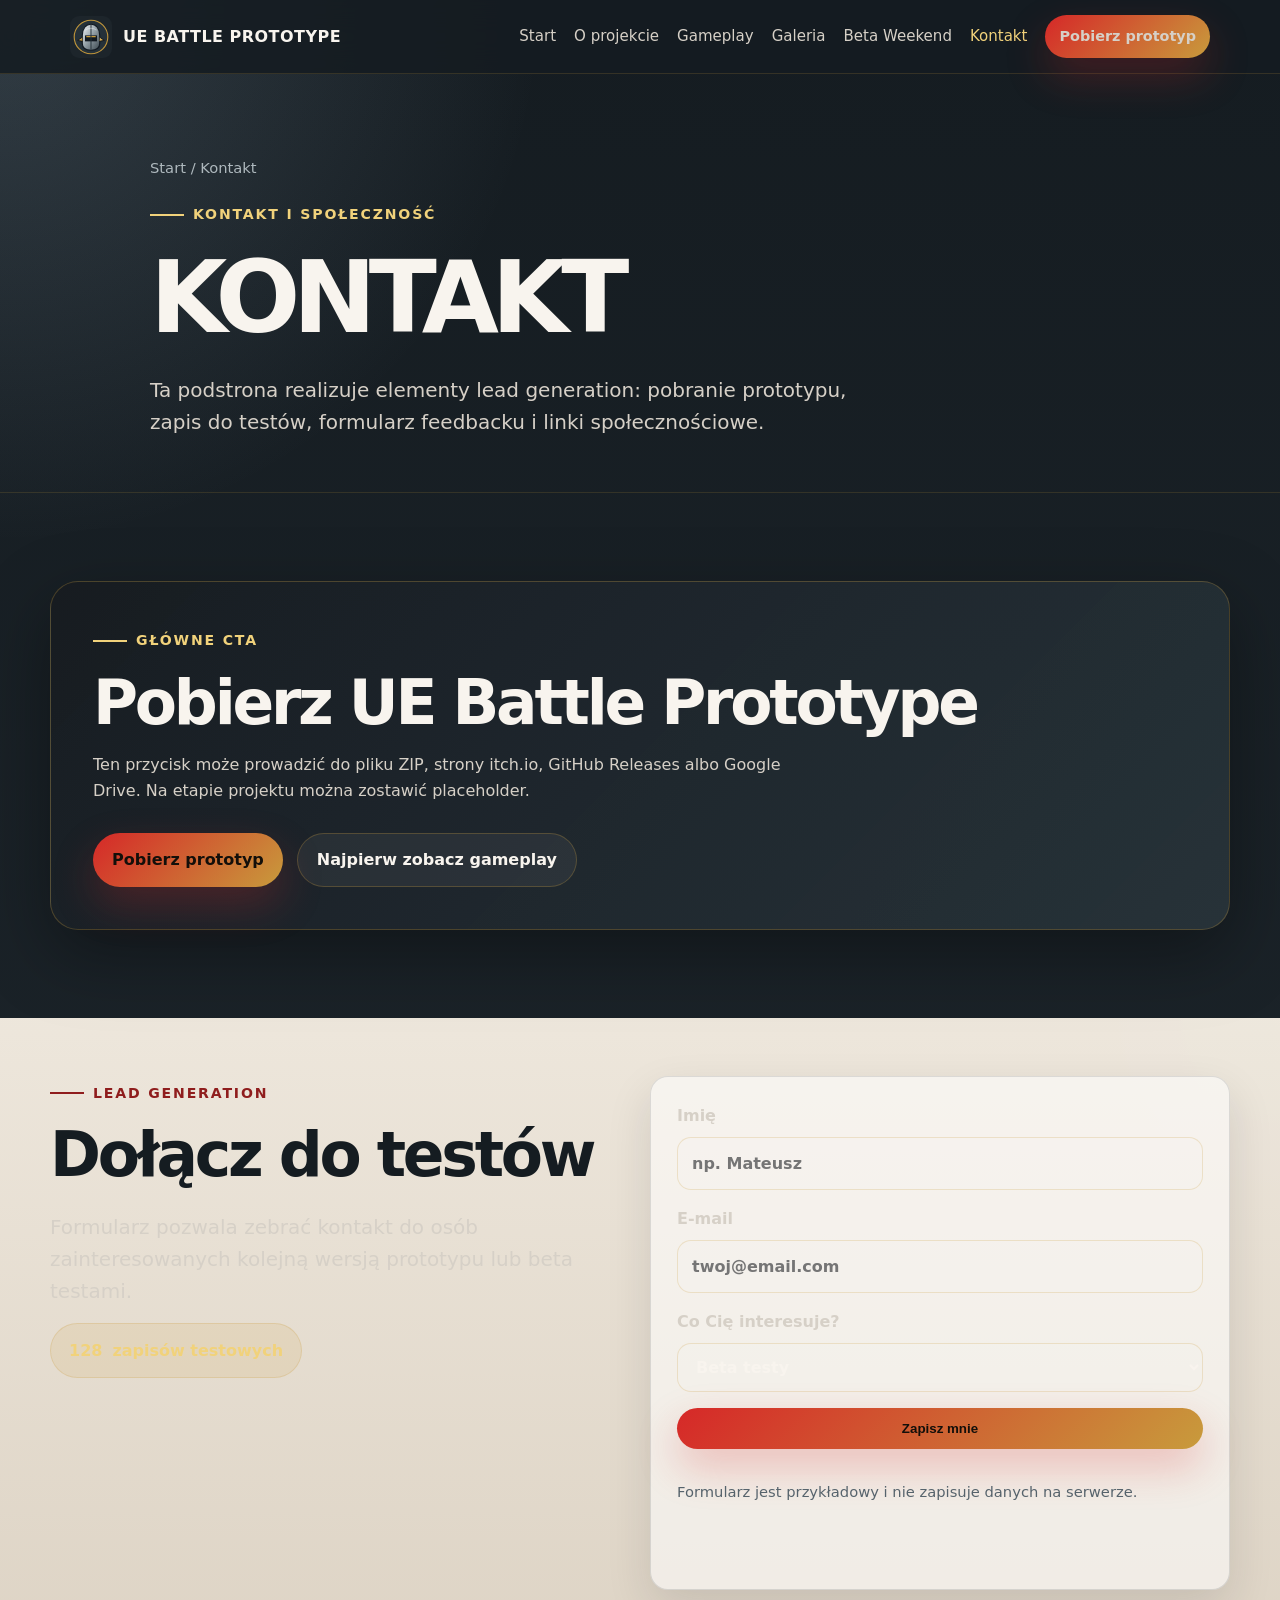
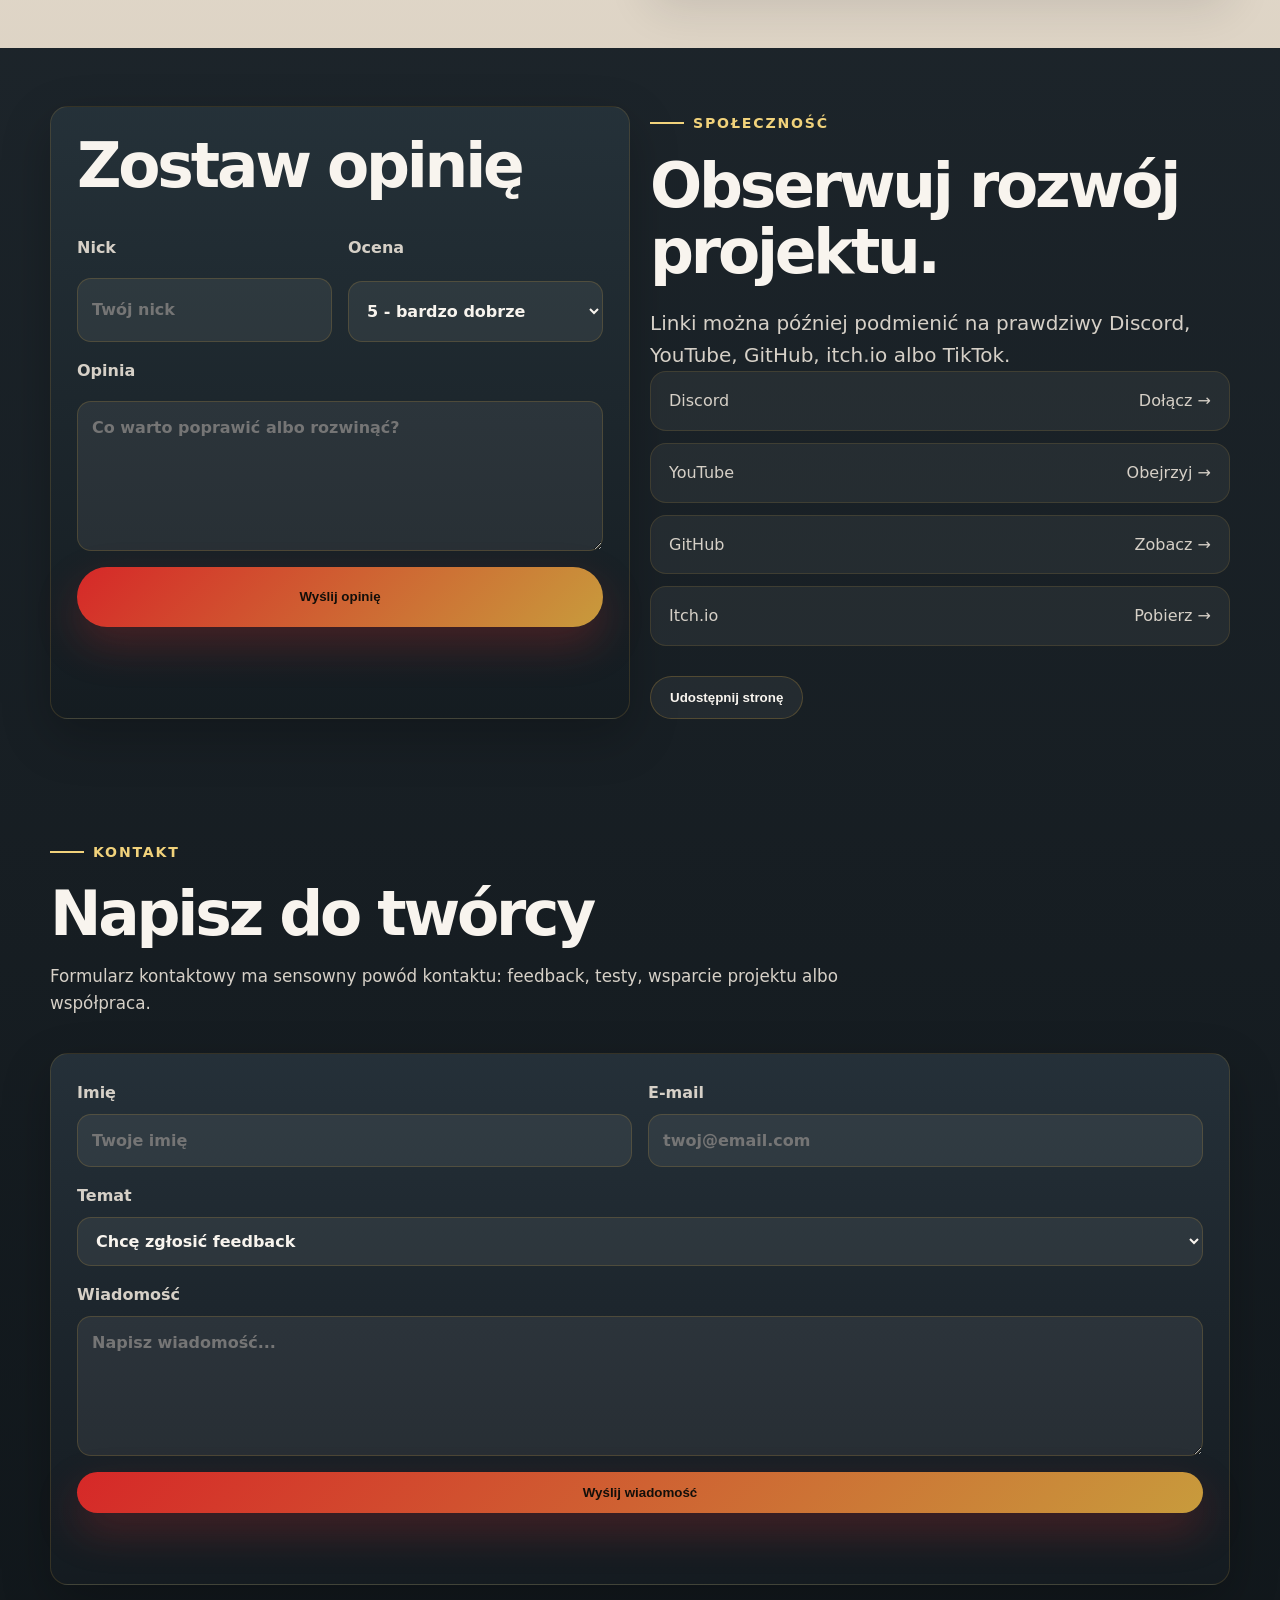
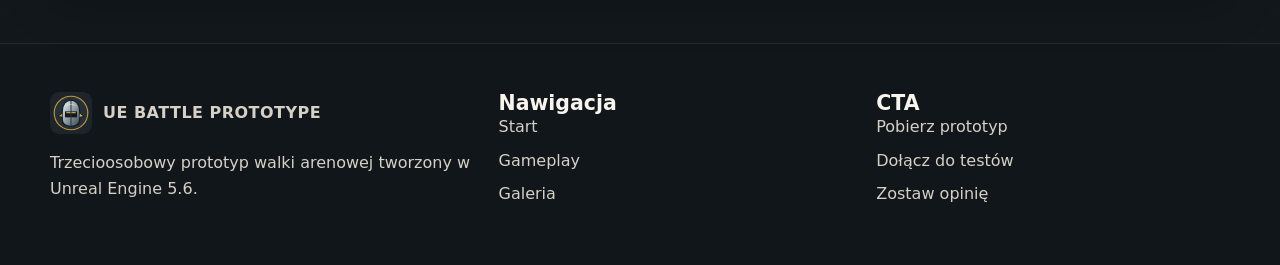
==== kontakt.html @ 60c32252 "rebuild the project" ====
<!doctype html>
<html lang="pl">
<head>
  <meta charset="utf-8">
  <meta name="viewport" content="width=device-width, initial-scale=1">
  <title>Kontakt i społeczność | UE Battle Prototype</title>
  <meta name="description" content="Pobierz prototyp UE Battle Prototype, dołącz do testów, zostaw opinię lub skontaktuj się z twórcą projektu.">
  <link rel="icon" href="assets/logo/logo.svg" type="image/svg+xml">
  <link rel="stylesheet" href="css/style.css">
</head>
<body>
<a class="skip-link" href="#main">Przejdź do treści</a>

<header class="site-header">
  <nav class="navbar" aria-label="Główna nawigacja">
    <a class="brand" href="index.html">
      <img src="assets/logo/logo.svg" alt="Logo UE Battle Prototype">
      <span>UE Battle Prototype</span>
    </a>
    <button class="nav-toggle" aria-expanded="false" aria-label="Otwórz menu">☰</button>
    <div class="nav-links">
      <a href="index.html">Start</a>
      <a href="o-projekcie.html">O projekcie</a>
      <a href="gameplay.html">Gameplay</a>
      <a href="galeria.html">Galeria</a>
      <a href="beta-weekend.html">Beta Weekend</a>
      <a class="active" href="kontakt.html">Kontakt</a>
      <a class="btn btn-primary btn-small" href="#download">Pobierz prototyp</a>
    </div>
  </nav>
</header>

<main id="main">
  <section class="page-hero">
    <div class="container reveal">
      <div class="breadcrumbs">Start / Kontakt</div>
      <span class="eyebrow">Kontakt i społeczność</span>
      <h1>Kontakt</h1>
      <p class="lead">Ta podstrona realizuje elementy lead generation: pobranie prototypu, zapis do testów, formularz feedbacku i linki społecznościowe.</p>
    </div>
  </section>

  <section class="section" id="download">
    <div class="container">
      <div class="cta-band reveal">
        <span class="eyebrow">Główne CTA</span>
        <h2>Pobierz UE Battle Prototype</h2>
        <p>Ten przycisk może prowadzić do pliku ZIP, strony itch.io, GitHub Releases albo Google Drive. Na etapie projektu można zostawić placeholder.</p>
        <div class="section-actions">
          <a class="btn btn-primary" href="#">Pobierz prototyp</a>
          <a class="btn btn-secondary" href="gameplay.html">Najpierw zobacz gameplay</a>
        </div>
      </div>
    </div>
  </section>

  <section class="section section-tight section-stone" id="beta">
    <div class="container">
      <div class="grid-2">
        <div class="reveal">
          <span class="eyebrow">Lead generation</span>
          <h2>Dołącz do testów</h2>
          <p class="lead">Formularz pozwala zebrać kontakt do osób zainteresowanych kolejną wersją prototypu lub beta testami.</p>
          <p class="counter"><span data-counter="128">0</span> zapisów testowych</p>
        </div>

        <form class="form card reveal" data-fake-submit>
          <label>Imię
            <input type="text" name="name" placeholder="np. Mateusz" required>
          </label>

          <label>E-mail
            <input type="email" name="email" placeholder="twoj@email.com" required>
          </label>

          <label>Co Cię interesuje?
            <select name="interest">
              <option>Beta testy</option>
              <option>Nowa wersja gry</option>
              <option>Feedback dla projektu</option>
              <option>Współpraca</option>
            </select>
          </label>

          <button class="btn btn-primary" type="submit">Zapisz mnie</button>
          <p class="form-note">Formularz jest przykładowy i nie zapisuje danych na serwerze.</p>
          <p class="form-status" aria-live="polite"></p>
        </form>
      </div>
    </div>
  </section>

  <section class="section section-tight" id="feedback">
    <div class="container">
      <div class="grid-2">
        <form class="form card reveal" data-fake-submit>
          <h2>Zostaw opinię</h2>

          <div class="form-row">
            <label>Nick
              <input type="text" name="nick" placeholder="Twój nick" required>
            </label>

            <label>Ocena
              <select name="rating">
                <option>5 - bardzo dobrze</option>
                <option>4 - dobrze</option>
                <option>3 - średnio</option>
                <option>2 - do poprawy</option>
              </select>
            </label>
          </div>

          <label>Opinia
            <textarea name="message" placeholder="Co warto poprawić albo rozwinąć?" required></textarea>
          </label>

          <button class="btn btn-primary" type="submit">Wyślij opinię</button>
          <p class="form-status" aria-live="polite"></p>
        </form>

        <div class="reveal">
          <span class="eyebrow">Społeczność</span>
          <h2>Obserwuj rozwój projektu.</h2>
          <p class="lead">Linki można później podmienić na prawdziwy Discord, YouTube, GitHub, itch.io albo TikTok.</p>

          <div class="social-list">
            <a class="social-link" href="#">Discord <span>Dołącz →</span></a>
            <a class="social-link" href="#">YouTube <span>Obejrzyj →</span></a>
            <a class="social-link" href="#">GitHub <span>Zobacz →</span></a>
            <a class="social-link" href="#">Itch.io <span>Pobierz →</span></a>
          </div>

          <div class="section-actions">
            <button class="btn btn-secondary" type="button" data-share>Udostępnij stronę</button>
          </div>
        </div>
      </div>
    </div>
  </section>

  <section class="section section-tight">
    <div class="container">
      <div class="section-heading reveal">
        <span class="eyebrow">Kontakt</span>
        <h2>Napisz do twórcy</h2>
        <p>Formularz kontaktowy ma sensowny powód kontaktu: feedback, testy, wsparcie projektu albo współpraca.</p>
      </div>

      <form class="form card reveal" data-fake-submit>
        <div class="form-row">
          <label>Imię
            <input type="text" name="name" placeholder="Twoje imię" required>
          </label>

          <label>E-mail
            <input type="email" name="email" placeholder="twoj@email.com" required>
          </label>
        </div>

        <label>Temat
          <select name="topic">
            <option>Chcę zgłosić feedback</option>
            <option>Chcę pomóc w testach</option>
            <option>Chcę wesprzeć rozwój gry</option>
            <option>Inna wiadomość</option>
          </select>
        </label>

        <label>Wiadomość
          <textarea name="message" placeholder="Napisz wiadomość..." required></textarea>
        </label>

        <button class="btn btn-primary" type="submit">Wyślij wiadomość</button>
        <p class="form-status" aria-live="polite"></p>
      </form>
    </div>
  </section>
</main>

<footer class="site-footer">
  <div class="footer-grid">
    <div>
      <a class="brand" href="index.html">
        <img src="assets/logo/logo.svg" alt="Logo UE Battle Prototype">
        <span>UE Battle Prototype</span>
      </a>
      <p>Trzecioosobowy prototyp walki arenowej tworzony w Unreal Engine 5.6.</p>
    </div>
    <div>
      <h3>Nawigacja</h3>
      <div class="footer-links">
        <a href="index.html">Start</a>
        <a href="gameplay.html">Gameplay</a>
        <a href="galeria.html">Galeria</a>
      </div>
    </div>
    <div>
      <h3>CTA</h3>
      <div class="footer-links">
        <a href="#download">Pobierz prototyp</a>
        <a href="#beta">Dołącz do testów</a>
        <a href="#feedback">Zostaw opinię</a>
      </div>
    </div>
  </div>
</footer>

<script src="js/script.js"></script>
</body>
</html>
---- css/style.css ----
:root {
  --steel-900: #151c21;
  --steel-800: #1d252b;
  --steel-700: #26323a;
  --steel-500: #52616c;

  --stone-100: #f1eadf;
  --stone-200: #e1d7c8;
  --stone-300: #cfc2ae;

  --sky: #b7d4ea;
  --grass: #71865e;
  --red: #d62828;
  --red-dark: #8f1d1d;
  --gold: #c89b3c;
  --gold-light: #f1d27b;

  --text: #f8f4ee;
  --text-dark: #151c21;
  --muted: #d6d0c7;
  --muted-dark: #56636c;

  --border: rgba(200, 155, 60, 0.28);
  --shadow: 0 24px 70px rgba(0, 0, 0, 0.34);
  --radius-lg: 28px;
  --radius-md: 18px;
  --max-width: 1180px;
}

* {
  box-sizing: border-box;
}

html {
  scroll-behavior: smooth;
}

body {
  margin: 0;
  font-family: Inter, system-ui, -apple-system, BlinkMacSystemFont, "Segoe UI", sans-serif;
  background:
    radial-gradient(circle at top left, rgba(183, 212, 234, 0.18), transparent 34rem),
    linear-gradient(180deg, var(--steel-900) 0%, var(--steel-800) 44%, #10161a 100%);
  color: var(--text);
  line-height: 1.6;
}

body.no-scroll {
  overflow: hidden;
}

img {
  max-width: 100%;
  display: block;
}

a {
  color: inherit;
  text-decoration: none;
}

.skip-link {
  position: absolute;
  top: -60px;
  left: 16px;
  padding: 10px 14px;
  background: var(--gold-light);
  color: var(--text-dark);
  z-index: 999;
  border-radius: 10px;
}

.skip-link:focus {
  top: 16px;
}

.site-header {
  position: sticky;
  top: 0;
  z-index: 100;
  border-bottom: 1px solid rgba(200, 155, 60, 0.18);
  backdrop-filter: blur(16px);
  background: rgba(21, 28, 33, 0.88);
}

.navbar {
  max-width: var(--max-width);
  margin: 0 auto;
  padding: 15px 20px;
  display: flex;
  justify-content: space-between;
  align-items: center;
  gap: 14px;
}

.brand {
  display: flex;
  align-items: center;
  gap: 11px;
  font-weight: 900;
  letter-spacing: 0.03em;
  text-transform: uppercase;
}

.brand img {
  width: 42px;
  height: 42px;
}

.nav-toggle {
  display: none;
  border: 1px solid var(--border);
  background: rgba(255, 255, 255, 0.04);
  color: var(--text);
  padding: 10px 12px;
  border-radius: 14px;
  cursor: pointer;
}

.nav-links {
  display: flex;
  align-items: center;
  gap: 18px;
  font-size: 0.94rem;
}

.nav-links a {
  color: var(--muted);
  transition: 0.2s ease;
}

.nav-links a:hover,
.nav-links a.active {
  color: var(--gold-light);
}

.btn {
  border: 0;
  cursor: pointer;
  display: inline-flex;
  align-items: center;
  justify-content: center;
  gap: 8px;
  padding: 13px 19px;
  border-radius: 999px;
  font-weight: 850;
  transition: 0.2s ease;
}

.btn:hover {
  transform: translateY(-2px);
}

.btn-primary {
  background: linear-gradient(135deg, var(--red), var(--gold));
  color: #130f0a;
  box-shadow: 0 18px 42px rgba(214, 40, 40, 0.25);
}

.btn-secondary {
  border: 1px solid var(--border);
  background: rgba(255, 255, 255, 0.055);
  color: var(--text);
}

.btn-secondary:hover {
  background: rgba(200, 155, 60, 0.12);
}

.btn-small {
  padding: 10px 14px;
  font-size: 0.9rem;
}

.hero {
  position: relative;
  min-height: calc(100vh - 74px);
  display: grid;
  align-items: center;
  padding: 78px 20px 96px;
  overflow: hidden;
}

.hero::before {
  content: "";
  position: absolute;
  inset: 0;
  background:
    linear-gradient(90deg, rgba(21, 28, 33, 0.96) 0%, rgba(21, 28, 33, 0.72) 38%, rgba(21, 28, 33, 0.18) 100%),
    url("../assets/images/boss.png") center/cover no-repeat;
  z-index: -2;
}

.hero::after {
  content: "";
  position: absolute;
  inset: auto 0 0;
  height: 180px;
  background: linear-gradient(180deg, transparent, var(--steel-900));
  z-index: -1;
}

.hero-grid {
  max-width: var(--max-width);
  width: 100%;
  margin: 0 auto;
  display: grid;
  grid-template-columns: 1.05fr 0.95fr;
  gap: 48px;
  align-items: center;
}

.eyebrow {
  display: inline-flex;
  align-items: center;
  gap: 9px;
  margin-bottom: 18px;
  color: var(--gold-light);
  font-size: 0.88rem;
  font-weight: 900;
  letter-spacing: 0.13em;
  text-transform: uppercase;
}

.eyebrow::before {
  content: "";
  width: 34px;
  height: 2px;
  background: var(--gold-light);
}

h1,
h2,
h3 {
  margin: 0;
  line-height: 1.08;
}

h1 {
  font-size: clamp(3rem, 7.8vw, 6.6rem);
  letter-spacing: -0.075em;
  text-transform: uppercase;
}

h2 {
  font-size: clamp(2rem, 4.8vw, 4rem);
  letter-spacing: -0.052em;
}

h3 {
  font-size: 1.28rem;
}

.lead {
  margin: 22px 0 0;
  color: var(--muted);
  font-size: clamp(1.05rem, 2vw, 1.25rem);
  max-width: 720px;
}

.hero-actions,
.section-actions {
  margin-top: 30px;
  display: flex;
  flex-wrap: wrap;
  gap: 14px;
}

.hero-panel {
  border: 1px solid var(--border);
  border-radius: var(--radius-lg);
  background: rgba(21, 28, 33, 0.78);
  box-shadow: var(--shadow);
  backdrop-filter: blur(12px);
  overflow: hidden;
}

.hero-panel img {
  width: 100%;
  aspect-ratio: 16 / 10;
  object-fit: cover;
}

.stats-row {
  display: grid;
  grid-template-columns: repeat(3, 1fr);
  gap: 0;
  border-top: 1px solid rgba(200, 155, 60, 0.22);
}

.stat {
  padding: 18px;
  border-right: 1px solid rgba(200, 155, 60, 0.16);
}

.stat:last-child {
  border-right: 0;
}

.stat strong {
  display: block;
  color: var(--gold-light);
  font-size: 1.35rem;
}

.stat span {
  color: var(--muted);
  font-size: 0.86rem;
}

.section {
  padding: 88px 20px;
}

.section-tight {
  padding: 58px 20px;
}

.section-stone {
  background:
    linear-gradient(180deg, rgba(241, 234, 223, 0.98), rgba(225, 215, 200, 0.98)),
    radial-gradient(circle at top right, rgba(183, 212, 234, 0.32), transparent 24rem);
  color: var(--text-dark);
}

.section-stone .section-heading p {
  color: #2f3940;
}

.section-stone .eyebrow {
  color: var(--red-dark);
}

.section-stone .eyebrow::before {
  background: var(--red-dark);
}

.container {
  max-width: var(--max-width);
  width: 100%;
  margin: 0 auto;
}

.section-heading {
  max-width: 800px;
  margin-bottom: 36px;
}

.section-heading.center {
  margin-left: auto;
  margin-right: auto;
  text-align: center;
}

.section-heading p {
  margin: 16px 0 0;
  color: var(--muted);
  font-size: 1.05rem;
}

.grid-2,
.grid-3,
.grid-4 {
  display: grid;
  gap: 20px;
}

.grid-2 {
  grid-template-columns: repeat(2, 1fr);
}

.grid-3 {
  grid-template-columns: repeat(3, 1fr);
}

.grid-4 {
  grid-template-columns: repeat(4, 1fr);
}

.card {
  padding: 26px;
  border-radius: var(--radius-md);
  background: linear-gradient(180deg, rgba(38, 50, 58, 0.94), rgba(21, 28, 33, 0.92));
  border: 1px solid rgba(200, 155, 60, 0.18);
  box-shadow: 0 18px 50px rgba(0, 0, 0, 0.23);
  transition: 0.22s ease;
}

.section-stone .card {
  background: rgba(255, 255, 255, 0.55);
  border-color: rgba(21, 28, 33, 0.12);
  box-shadow: 0 18px 45px rgba(21, 28, 33, 0.12);
}

.card:hover {
  transform: translateY(-5px);
  border-color: rgba(200, 155, 60, 0.5);
}

.card p {
  color: var(--muted);
}

.section-stone .card p {
  color: var(--muted-dark);
}

.card-icon {
  width: 48px;
  height: 48px;
  display: grid;
  place-items: center;
  margin-bottom: 18px;
  border-radius: 16px;
  background: rgba(214, 40, 40, 0.16);
  border: 1px solid rgba(200, 155, 60, 0.22);
  font-size: 1.35rem;
}

.feature-row {
  display: grid;
  grid-template-columns: 0.95fr 1.05fr;
  gap: 32px;
  align-items: center;
}

.feature-row.reverse {
  grid-template-columns: 1.05fr 0.95fr;
}

.media-frame {
  border-radius: var(--radius-lg);
  overflow: hidden;
  border: 1px solid var(--border);
  box-shadow: var(--shadow);
  background: var(--steel-800);
}

.media-frame img {
  width: 100%;
  aspect-ratio: 16 / 10;
  object-fit: cover;
}

.badges {
  display: flex;
  flex-wrap: wrap;
  gap: 10px;
  margin-top: 18px;
}

.badge {
  padding: 8px 12px;
  border-radius: 999px;
  color: var(--gold-light);
  background: rgba(200, 155, 60, 0.11);
  border: 1px solid rgba(200, 155, 60, 0.2);
  font-weight: 800;
  font-size: 0.9rem;
}

.section-stone .badge {
  color: var(--red-dark);
  background: rgba(214, 40, 40, 0.08);
  border-color: rgba(214, 40, 40, 0.18);
}

.loop {
  display: grid;
  grid-template-columns: repeat(5, 1fr);
  gap: 14px;
  margin-top: 32px;
}

.loop-step {
  position: relative;
  padding: 22px;
  border-radius: 18px;
  background: rgba(255, 255, 255, 0.55);
  border: 1px solid rgba(21, 28, 33, 0.12);
}

.loop-step strong {
  display: inline-grid;
  place-items: center;
  width: 34px;
  height: 34px;
  margin-bottom: 12px;
  border-radius: 50%;
  color: white;
  background: var(--red);
}

.cta-band {
  border-radius: var(--radius-lg);
  padding: 42px;
  background:
    linear-gradient(135deg, rgba(21, 28, 33, 0.94), rgba(38, 50, 58, 0.92)),
    linear-gradient(120deg, rgba(214, 40, 40, 0.18), rgba(200, 155, 60, 0.16));
  border: 1px solid var(--border);
  box-shadow: var(--shadow);
}

.cta-band p {
  color: var(--muted);
  max-width: 720px;
}

.page-hero {
  padding: 82px 20px 54px;
  border-bottom: 1px solid rgba(200, 155, 60, 0.16);
}

.page-hero .container {
  max-width: 980px;
}

.breadcrumbs {
  margin-bottom: 18px;
  color: #aeb8bd;
  font-size: 0.92rem;
}

.timeline {
  display: grid;
  gap: 16px;
}

.timeline-item {
  position: relative;
  padding: 24px 24px 24px 66px;
  border-radius: 18px;
  background: rgba(255, 255, 255, 0.055);
  border: 1px solid rgba(200, 155, 60, 0.16);
}

.timeline-item::before {
  content: attr(data-step);
  position: absolute;
  top: 23px;
  left: 22px;
  width: 30px;
  height: 30px;
  display: grid;
  place-items: center;
  border-radius: 50%;
  background: var(--red);
  color: white;
  font-weight: 900;
}

.gallery-grid {
  display: grid;
  grid-template-columns: repeat(3, 1fr);
  gap: 18px;
}

.gallery-item {
  margin: 0;
  border-radius: var(--radius-md);
  overflow: hidden;
  border: 1px solid rgba(200, 155, 60, 0.2);
  background: var(--steel-800);
  transition: 0.2s ease;
}

.gallery-item:hover {
  transform: translateY(-4px);
}

.gallery-item img {
  width: 100%;
  aspect-ratio: 16 / 10;
  object-fit: cover;
}

.gallery-item figcaption {
  padding: 14px 16px;
  color: var(--muted);
  font-size: 0.94rem;
}

.video-placeholder {
  aspect-ratio: 16 / 9;
  display: grid;
  place-items: center;
  text-align: center;
  border-radius: var(--radius-lg);
  border: 1px solid var(--border);
  box-shadow: var(--shadow);
  background:
    linear-gradient(rgba(21, 28, 33, 0.6), rgba(21, 28, 33, 0.86)),
    url("../assets/images/boss.png") center/cover no-repeat;
  padding: 30px;
}

.play-button {
  width: 82px;
  height: 82px;
  display: grid;
  place-items: center;
  margin: 0 auto 18px;
  border-radius: 50%;
  background: linear-gradient(135deg, var(--red), var(--gold));
  color: #130f0a;
  font-size: 2rem;
  box-shadow: 0 16px 40px rgba(214, 40, 40, 0.32);
}

.faq {
  display: grid;
  gap: 12px;
}

.faq-item {
  border: 1px solid rgba(200, 155, 60, 0.18);
  border-radius: 18px;
  background: rgba(255, 255, 255, 0.055);
  overflow: hidden;
}

.faq-question {
  width: 100%;
  padding: 18px 20px;
  background: transparent;
  color: var(--text);
  border: 0;
  display: flex;
  justify-content: space-between;
  font-weight: 850;
  text-align: left;
  cursor: pointer;
}

.faq-answer {
  max-height: 0;
  overflow: hidden;
  transition: max-height 0.25s ease;
}

.faq-answer p {
  margin: 0;
  padding: 0 20px 18px;
  color: var(--muted);
}

.faq-item.open .faq-answer {
  max-height: 220px;
}

.form {
  display: grid;
  gap: 16px;
}

.form-row {
  display: grid;
  grid-template-columns: repeat(2, 1fr);
  gap: 16px;
}

label {
  display: grid;
  gap: 8px;
  color: var(--muted);
  font-weight: 750;
}

input,
select,
textarea {
  width: 100%;
  border: 1px solid rgba(200, 155, 60, 0.22);
  background: rgba(255, 255, 255, 0.065);
  color: var(--text);
  border-radius: 14px;
  padding: 13px 14px;
  font: inherit;
  outline: none;
}

select option {
  color: #111;
}

textarea {
  min-height: 140px;
  resize: vertical;
}

input:focus,
select:focus,
textarea:focus {
  border-color: var(--gold-light);
  box-shadow: 0 0 0 4px rgba(200, 155, 60, 0.12);
}

.form-note,
.form-status {
  color: #b8c1c7;
  font-size: 0.92rem;
}

.social-list {
  display: grid;
  gap: 12px;
}

.social-link {
  padding: 16px 18px;
  border-radius: 16px;
  background: rgba(255, 255, 255, 0.055);
  border: 1px solid rgba(200, 155, 60, 0.16);
  color: var(--muted);
  display: flex;
  justify-content: space-between;
  transition: 0.2s ease;
}

.social-link:hover {
  transform: translateX(4px);
  border-color: var(--gold);
  color: var(--text);
}

.counter {
  display: inline-flex;
  gap: 10px;
  padding: 14px 18px;
  border-radius: 999px;
  background: rgba(200, 155, 60, 0.12);
  border: 1px solid rgba(200, 155, 60, 0.22);
  color: var(--gold-light);
  font-weight: 900;
}

.site-footer {
  padding: 48px 20px;
  border-top: 1px solid rgba(200, 155, 60, 0.16);
  background: #10161a;
}

.footer-grid {
  max-width: var(--max-width);
  margin: 0 auto;
  display: grid;
  grid-template-columns: 1.2fr 1fr 1fr;
  gap: 24px;
}

.footer-grid p,
.footer-grid a {
  color: var(--muted);
}

.footer-links {
  display: grid;
  gap: 8px;
}

.footer-grid a:hover {
  color: var(--gold-light);
}

.popup-backdrop {
  position: fixed;
  inset: 0;
  background: rgba(0, 0, 0, 0.62);
  display: none;
  place-items: center;
  z-index: 200;
  padding: 20px;
}

.popup-backdrop.show {
  display: grid;
}

.popup {
  position: relative;
  max-width: 520px;
  border-radius: var(--radius-lg);
  padding: 28px;
  background: linear-gradient(180deg, var(--steel-700), var(--steel-900));
  border: 1px solid var(--border);
  box-shadow: var(--shadow);
}

.popup-close {
  position: absolute;
  top: 14px;
  right: 14px;
  width: 34px;
  height: 34px;
  border-radius: 50%;
  border: 1px solid rgba(200, 155, 60, 0.22);
  background: rgba(255, 255, 255, 0.06);
  color: var(--text);
  cursor: pointer;
}

.popup p {
  color: var(--muted);
}

.reveal {
  opacity: 0;
  transform: translateY(22px);
  transition: opacity 0.65s ease, transform 0.65s ease;
}

.reveal.visible {
  opacity: 1;
  transform: translateY(0);
}

@media (max-width: 980px) {
  .nav-toggle {
    display: inline-flex;
  }

  .nav-links {
    position: fixed;
    top: 74px;
    left: 16px;
    right: 16px;
    display: none;
    flex-direction: column;
    align-items: stretch;
    padding: 18px;
    border: 1px solid var(--border);
    border-radius: 20px;
    background: rgba(21, 28, 33, 0.98);
    box-shadow: var(--shadow);
  }

  .nav-links.open {
    display: flex;
  }

  .nav-links a,
  .nav-links .btn {
    width: 100%;
  }

  .hero-grid,
  .feature-row,
  .feature-row.reverse,
  .grid-2 {
    grid-template-columns: 1fr;
  }

  .grid-3,
  .grid-4,
  .gallery-grid,
  .footer-grid,
  .loop {
    grid-template-columns: repeat(2, 1fr);
  }

  .hero {
    min-height: auto;
  }
}

@media (max-width: 640px) {
  .section {
    padding: 64px 16px;
  }

  .section-tight {
    padding: 48px 16px;
  }

  .page-hero {
    padding: 64px 16px 42px;
  }

  .navbar {
    padding: 14px 16px;
  }

  .grid-3,
  .grid-4,
  .gallery-grid,
  .footer-grid,
  .form-row,
  .loop,
  .stats-row {
    grid-template-columns: 1fr;
  }

  .hero {
    padding: 54px 16px 76px;
  }

  .hero-actions,
  .section-actions {
    flex-direction: column;
  }

  .btn {
    width: 100%;
  }

  .cta-band {
    padding: 30px;
  }

  .brand span {
    font-size: 0.9rem;
  }
}
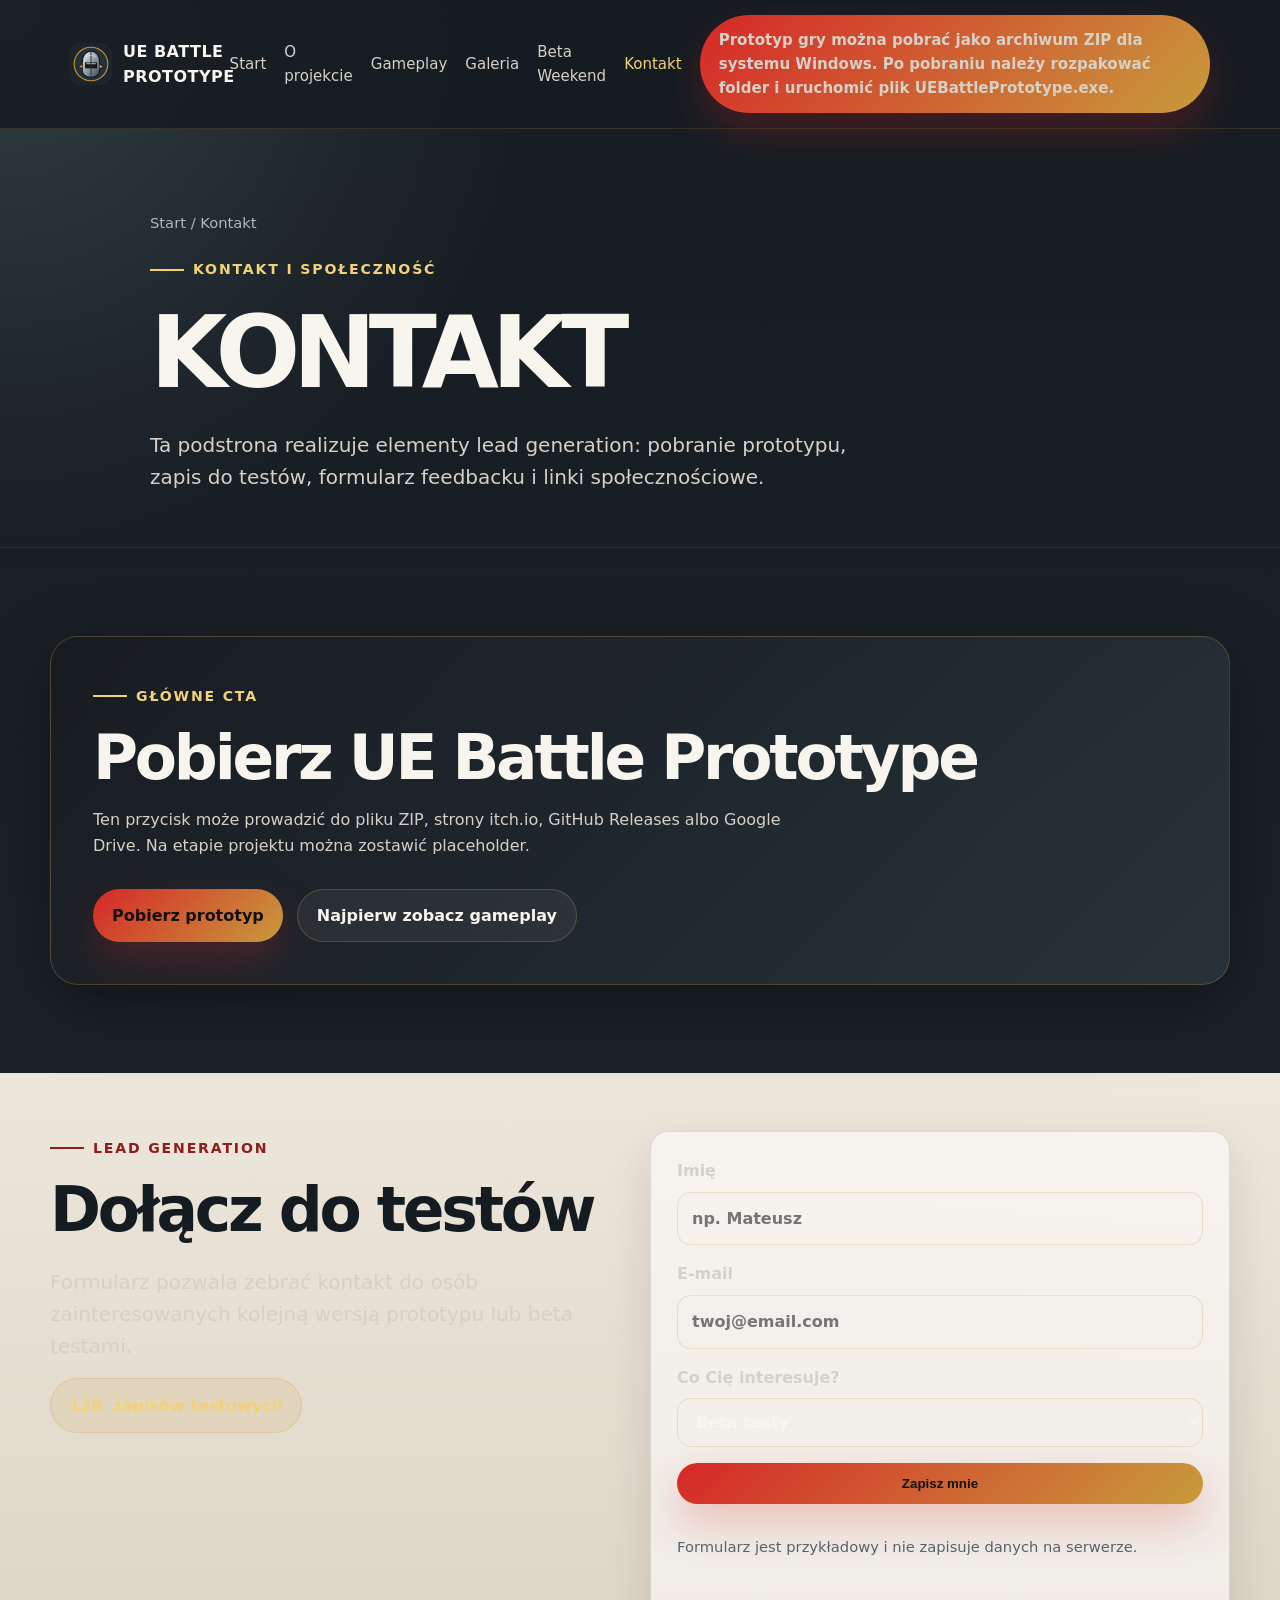
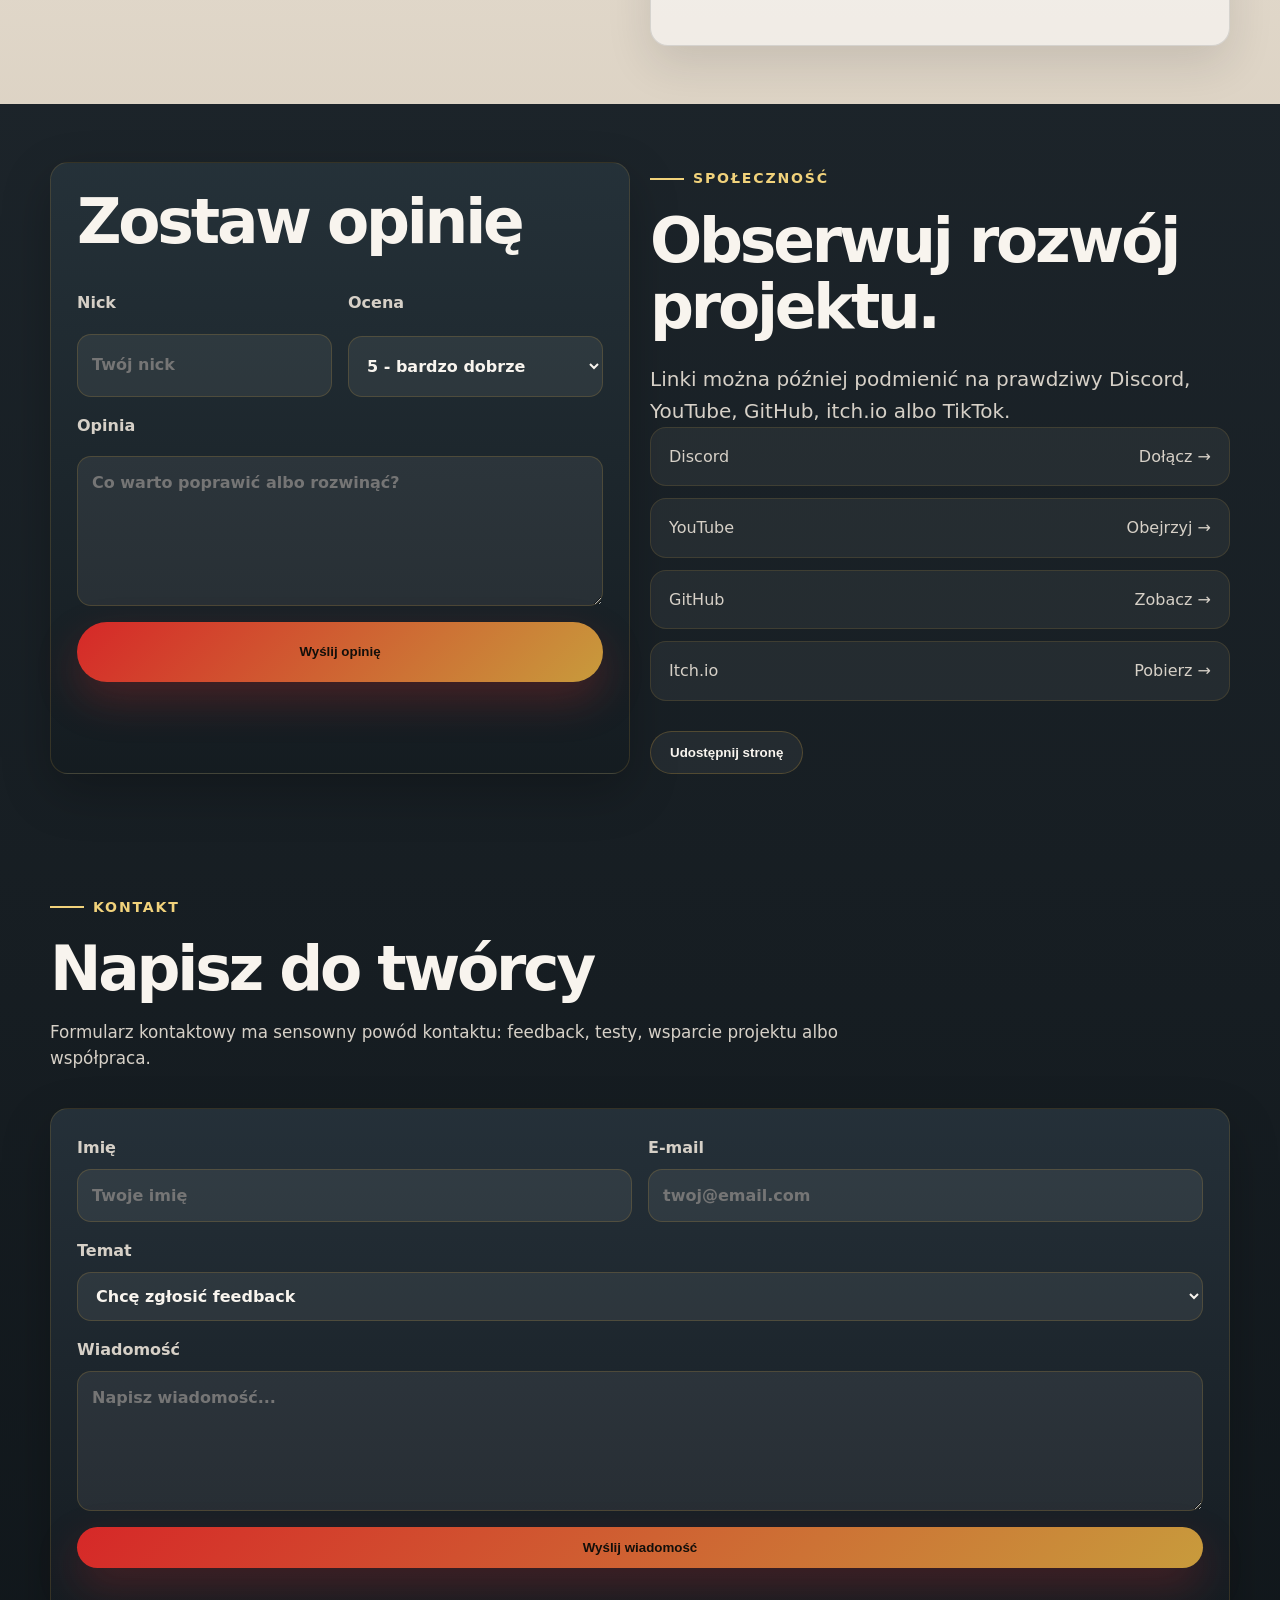
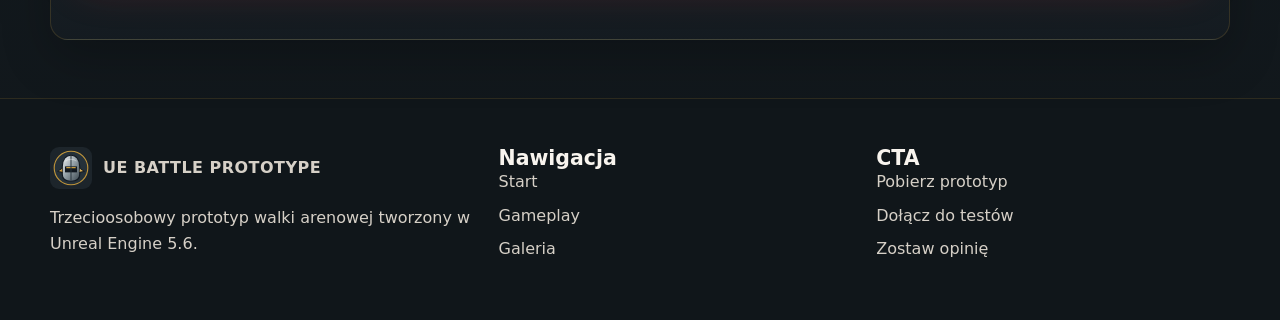
==== commit e47be763: "add game download link" ====
--- a/kontakt.html
+++ b/kontakt.html
@@ -25,7 +25,10 @@
       <a href="galeria.html">Galeria</a>
       <a href="beta-weekend.html">Beta Weekend</a>
       <a class="active" href="kontakt.html">Kontakt</a>
-      <a class="btn btn-primary btn-small" href="#download">Pobierz prototyp</a>
+      <a class="btn btn-primary" href="https://github.com/mr-SCWN/E-marketing_Project/releases/download/v1.0/UEBattlePrototype_Windows_v1.zip" target="_blank" rel="noopener">
+  Prototyp gry można pobrać jako archiwum ZIP dla systemu Windows.
+  Po pobraniu należy rozpakować folder i uruchomić plik UEBattlePrototype.exe.
+</a>
     </div>
   </nav>
 </header>
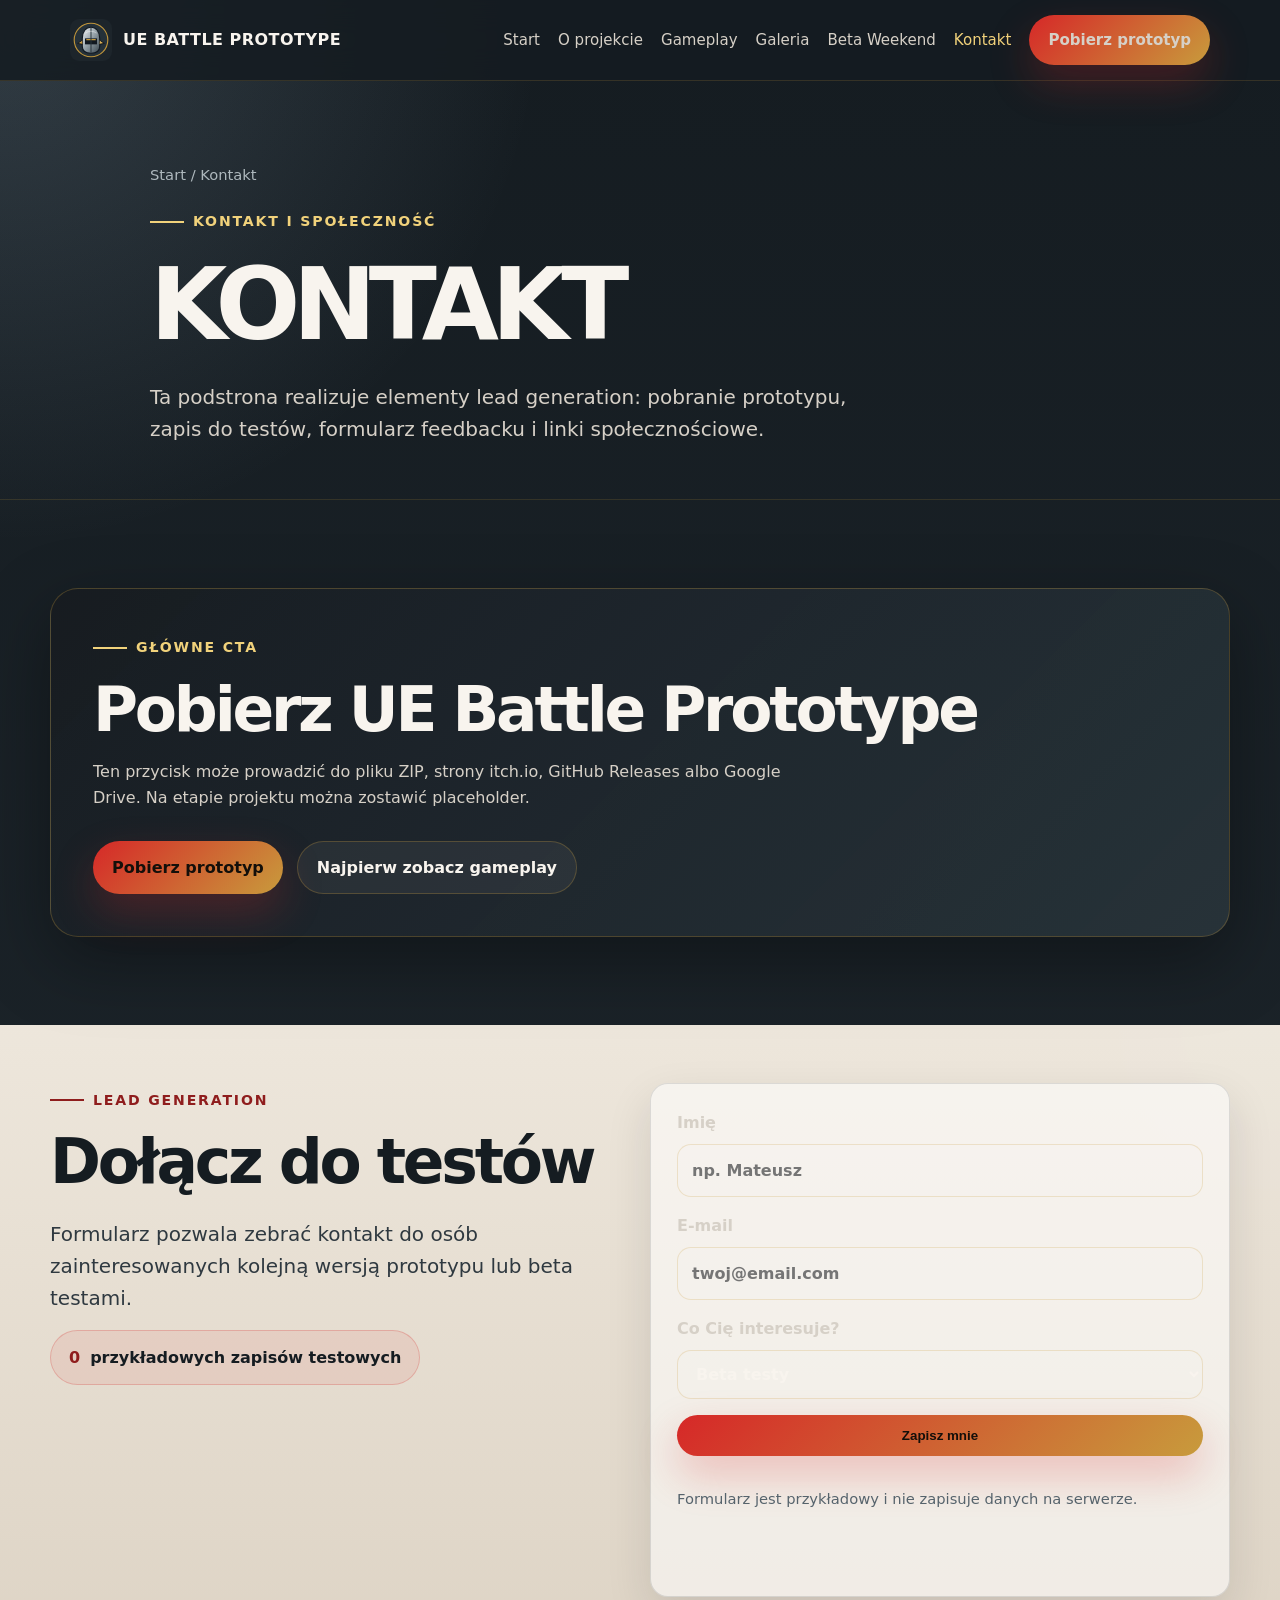
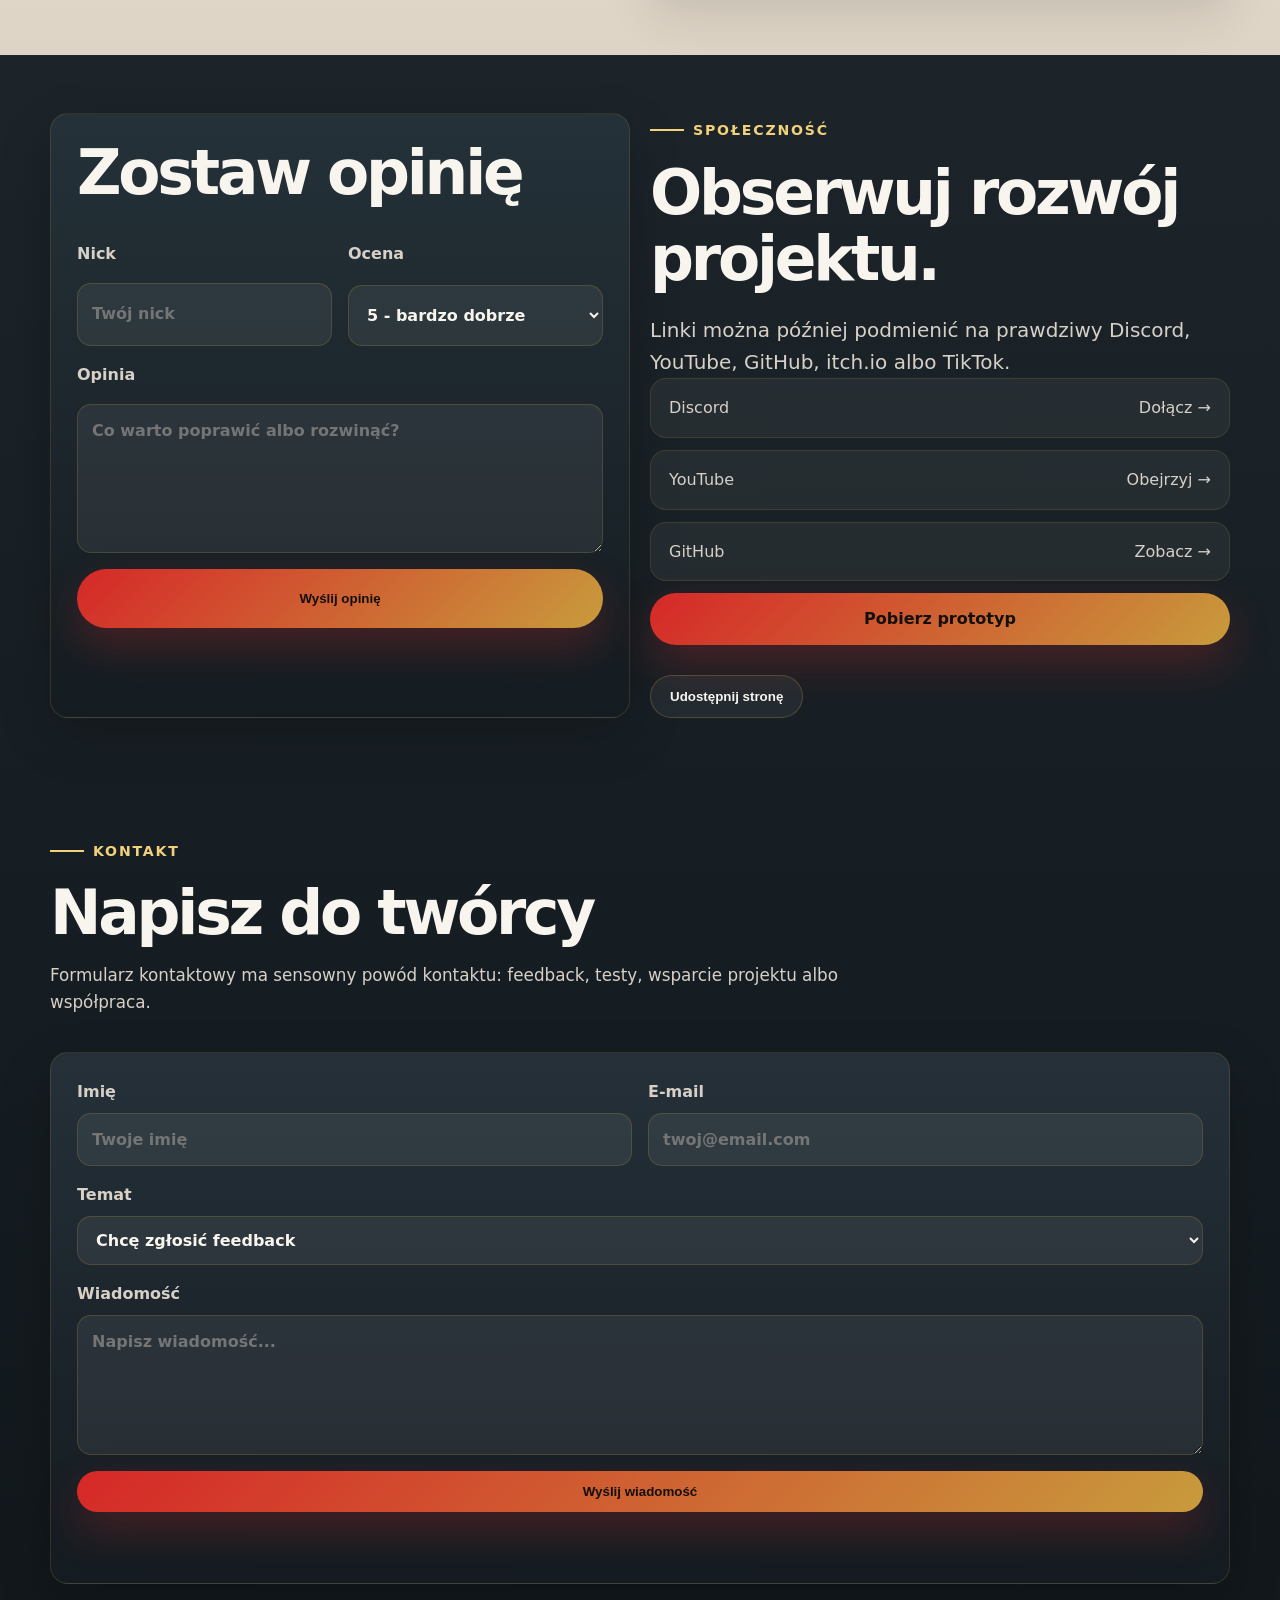
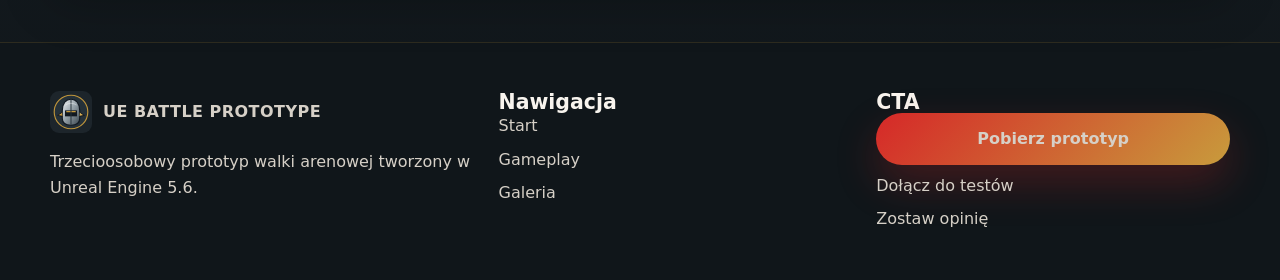
==== commit 9f48c3f4: "fixed bugs" ====
--- a/kontakt.html
+++ b/kontakt.html
@@ -25,9 +25,8 @@
       <a href="galeria.html">Galeria</a>
       <a href="beta-weekend.html">Beta Weekend</a>
       <a class="active" href="kontakt.html">Kontakt</a>
-      <a class="btn btn-primary" href="https://github.com/mr-SCWN/E-marketing_Project/releases/download/v1.0/UEBattlePrototype_Windows_v1.zip" target="_blank" rel="noopener">
-  Prototyp gry można pobrać jako archiwum ZIP dla systemu Windows.
-  Po pobraniu należy rozpakować folder i uruchomić plik UEBattlePrototype.exe.
+      <a class="btn btn-primary" href="https://github.com/mr/E-marketing_Project/releases/download/v1.0/UEBattlePrototype_Windows_v1.zip" target="_blank" rel="noopener">
+  Pobierz prototyp
 </a>
     </div>
   </nav>
@@ -50,7 +49,9 @@
         <h2>Pobierz UE Battle Prototype</h2>
         <p>Ten przycisk może prowadzić do pliku ZIP, strony itch.io, GitHub Releases albo Google Drive. Na etapie projektu można zostawić placeholder.</p>
         <div class="section-actions">
-          <a class="btn btn-primary" href="#">Pobierz prototyp</a>
+          <a class="btn btn-primary" href="https://github.com/mr/E-marketing_Project/releases/download/v1.0/UEBattlePrototype_Windows_v1.zip" target="_blank" rel="noopener">
+  Pobierz prototyp
+</a>
           <a class="btn btn-secondary" href="gameplay.html">Najpierw zobacz gameplay</a>
         </div>
       </div>
@@ -64,7 +65,7 @@
           <span class="eyebrow">Lead generation</span>
           <h2>Dołącz do testów</h2>
           <p class="lead">Formularz pozwala zebrać kontakt do osób zainteresowanych kolejną wersją prototypu lub beta testami.</p>
-          <p class="counter"><span data-counter="128">0</span> zapisów testowych</p>
+          <p class="counter"><span data-counter="0">0</span> przykładowych zapisów testowych</p>
         </div>
 
         <form class="form card reveal" data-fake-submit>
@@ -131,7 +132,9 @@
             <a class="social-link" href="#">Discord <span>Dołącz →</span></a>
             <a class="social-link" href="#">YouTube <span>Obejrzyj →</span></a>
             <a class="social-link" href="#">GitHub <span>Zobacz →</span></a>
-            <a class="social-link" href="#">Itch.io <span>Pobierz →</span></a>
+            <a class="btn btn-primary" href="https://github.com/mr/E-marketing_Project/releases/download/v1.0/UEBattlePrototype_Windows_v1.zip" target="_blank" rel="noopener">
+  Pobierz prototyp
+</a>
           </div>
 
           <div class="section-actions">
@@ -201,7 +204,9 @@
     <div>
       <h3>CTA</h3>
       <div class="footer-links">
-        <a href="#download">Pobierz prototyp</a>
+        <a class="btn btn-primary" href="https://github.com/mr/E-marketing_Project/releases/download/v1.0/UEBattlePrototype_Windows_v1.zip" target="_blank" rel="noopener">
+        Pobierz prototyp
+      </a>
         <a href="#beta">Dołącz do testów</a>
         <a href="#feedback">Zostaw opinię</a>
       </div>
--- a/css/style.css
+++ b/css/style.css
@@ -910,4 +910,21 @@
   .brand span {
     font-size: 0.9rem;
   }
+}
+
+.section-stone .lead {
+  color: #2f3940 !important;
+  font-weight: 500;
+}
+
+/* Poprawka wyglądu licznika w jasnej sekcji */
+.section-stone .counter {
+  color: #151c21;
+  background: rgba(214, 40, 40, 0.08);
+  border: 1px solid rgba(214, 40, 40, 0.22);
+}
+
+.section-stone .counter span {
+  color: #8f1d1d;
+  font-weight: 900;
 }
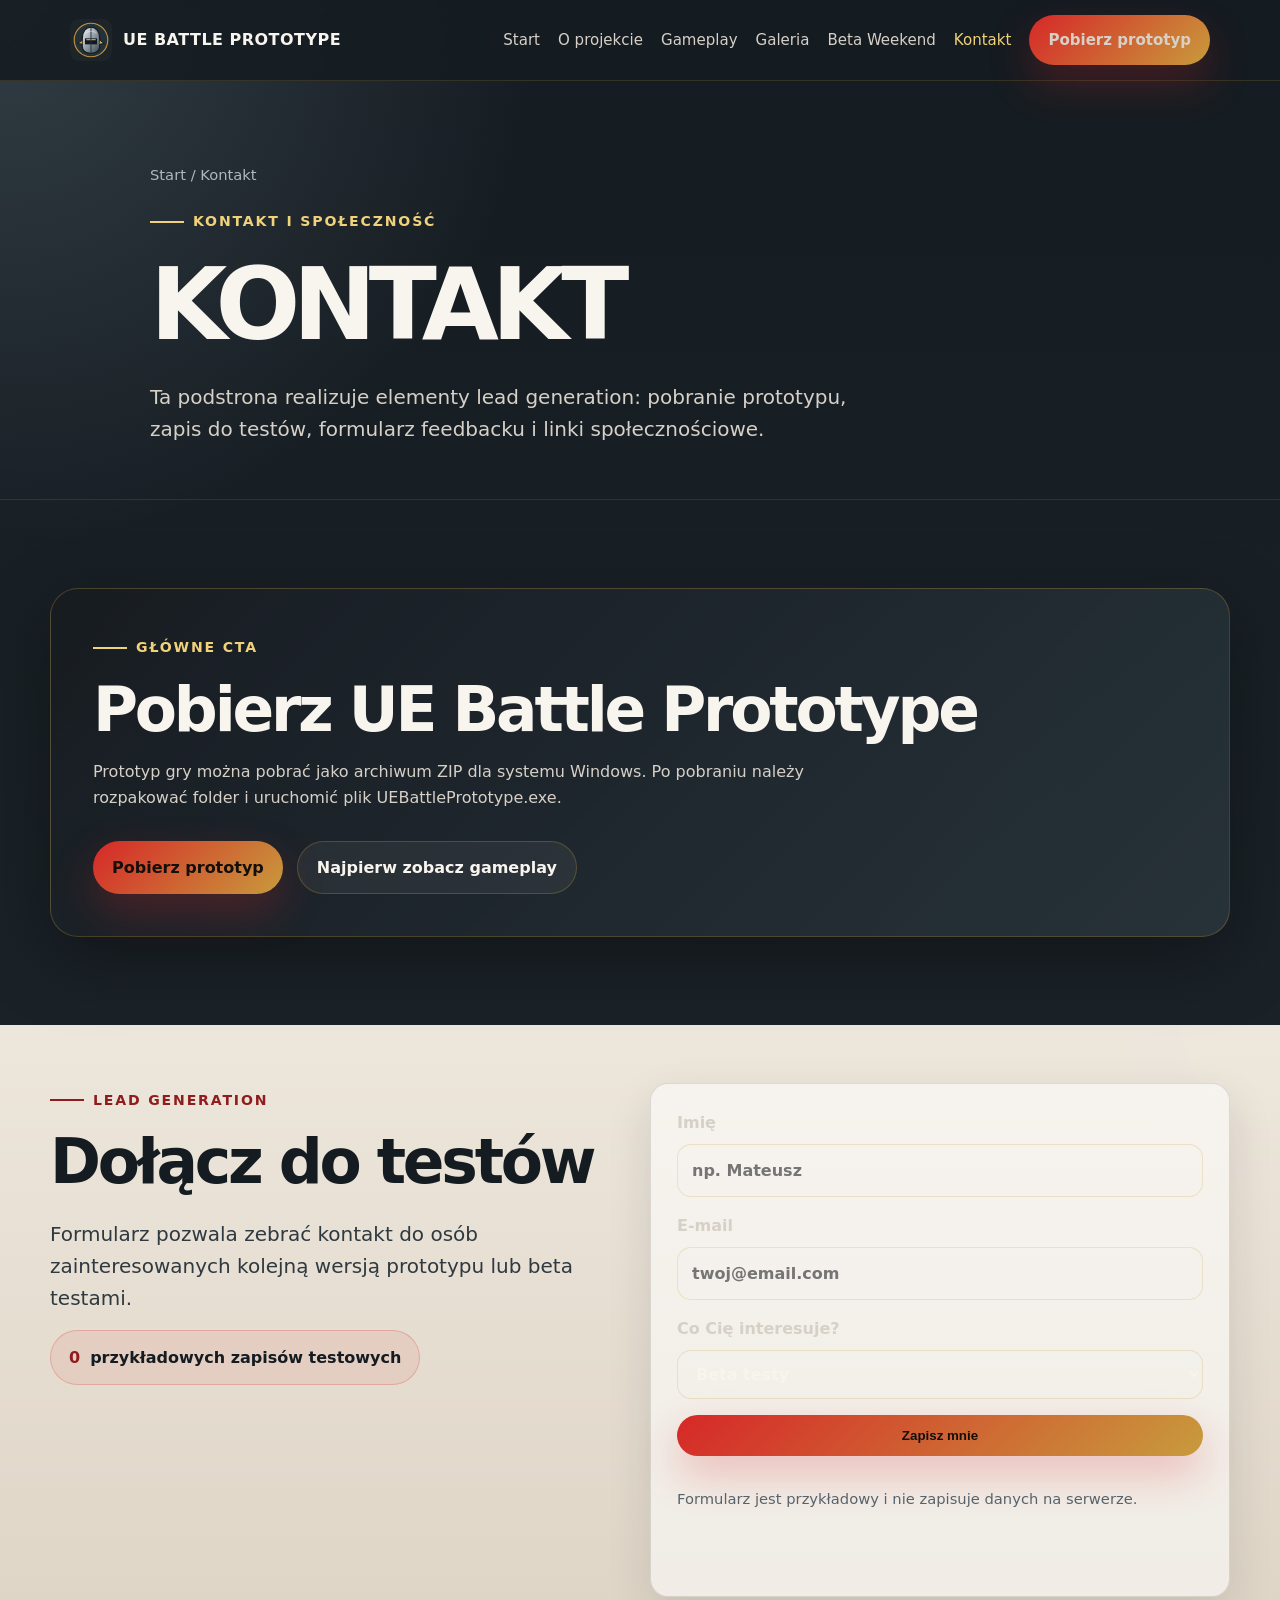
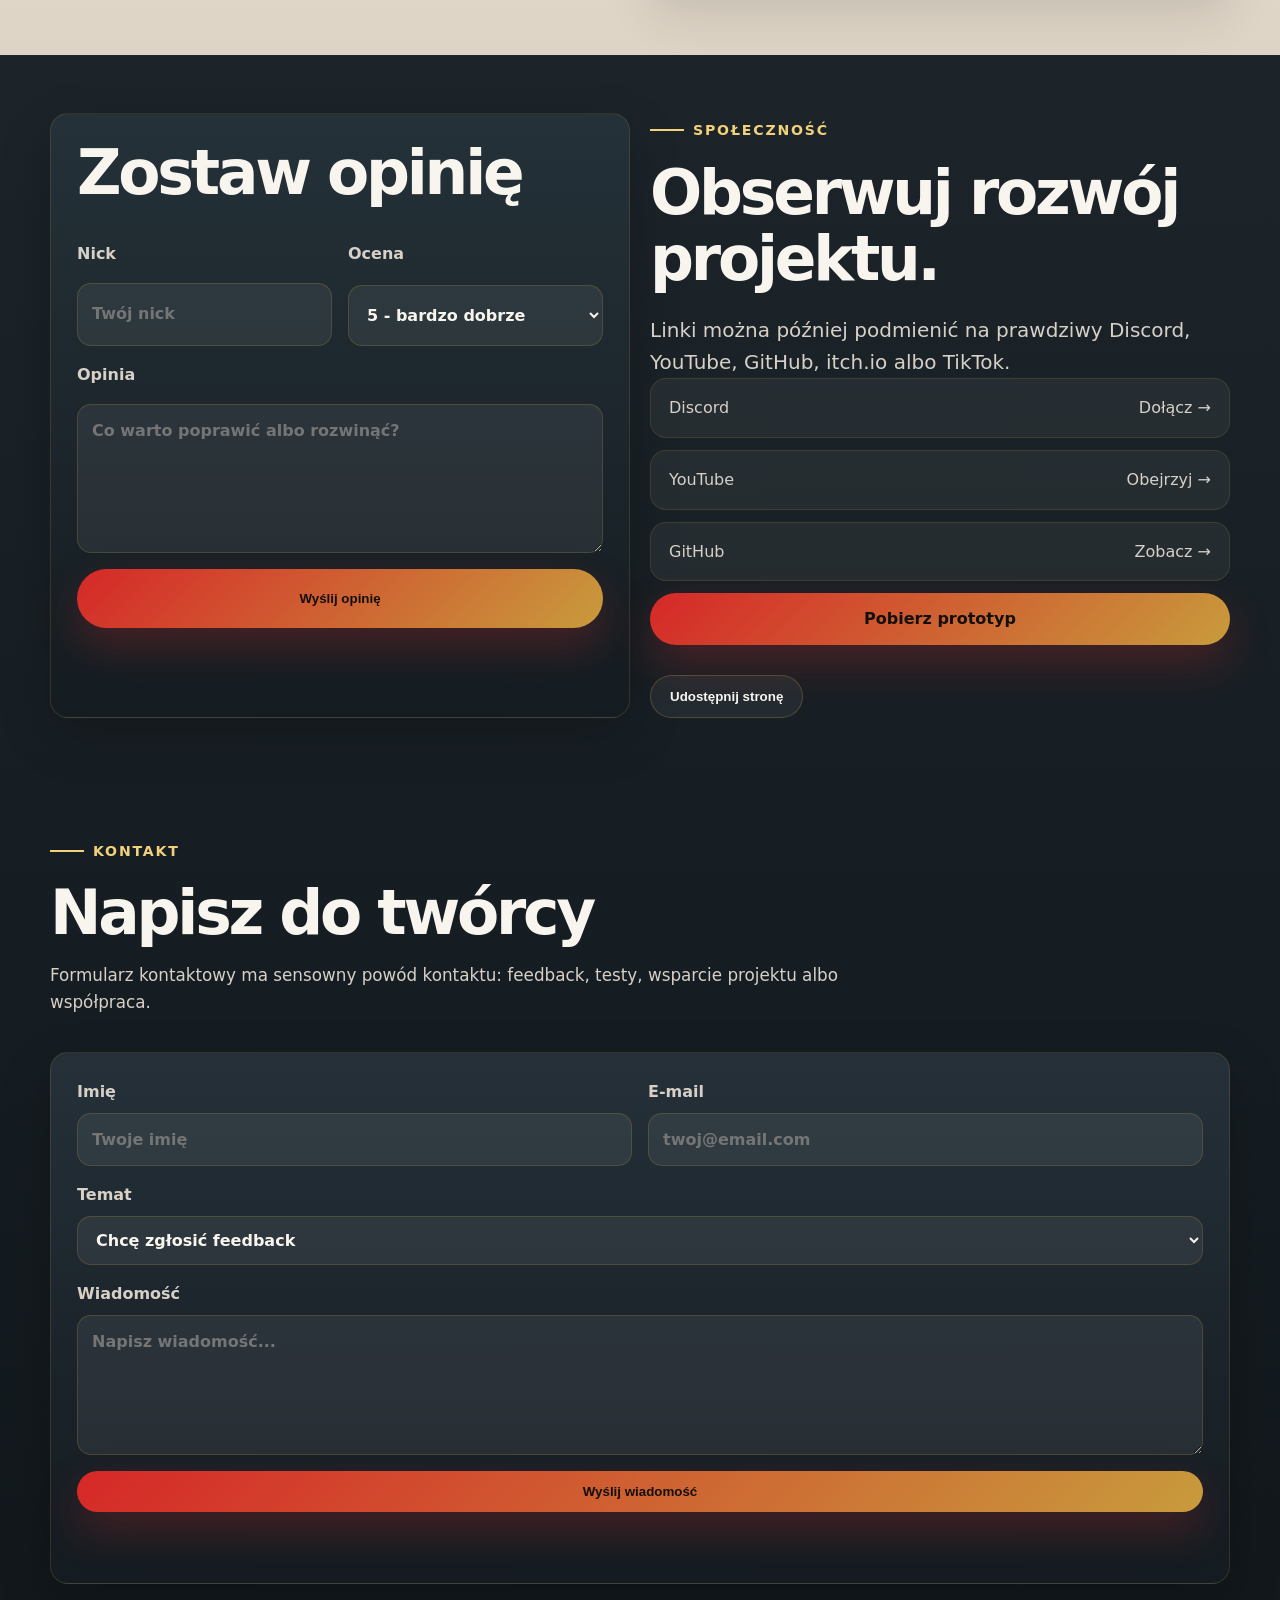
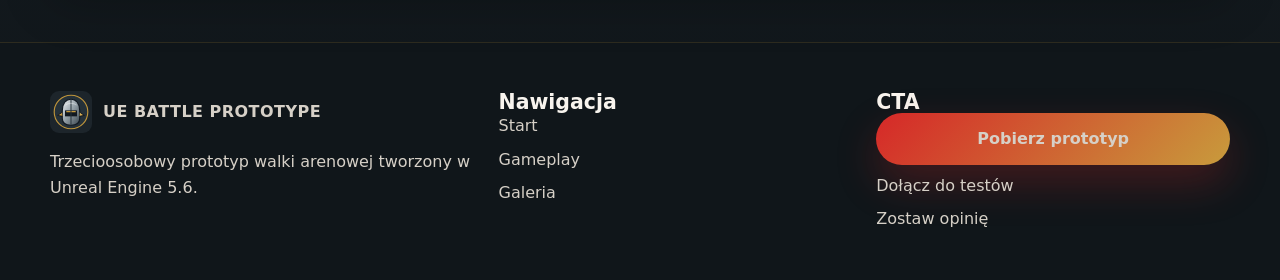
==== commit 2b1988fb: "Fix game download link" ====
--- a/kontakt.html
+++ b/kontakt.html
@@ -25,7 +25,7 @@
       <a href="galeria.html">Galeria</a>
       <a href="beta-weekend.html">Beta Weekend</a>
       <a class="active" href="kontakt.html">Kontakt</a>
-      <a class="btn btn-primary" href="https://github.com/mr/E-marketing_Project/releases/download/v1.0/UEBattlePrototype_Windows_v1.zip" target="_blank" rel="noopener">
+      <a class="btn btn-primary" href="https://github.com/mr-scwn/E-marketing_Project/releases/download/v1.0/UEBattlePrototype_Windows_v1.zip" target="_blank" rel="noopener">
   Pobierz prototyp
 </a>
     </div>
@@ -47,9 +47,12 @@
       <div class="cta-band reveal">
         <span class="eyebrow">Główne CTA</span>
         <h2>Pobierz UE Battle Prototype</h2>
-        <p>Ten przycisk może prowadzić do pliku ZIP, strony itch.io, GitHub Releases albo Google Drive. Na etapie projektu można zostawić placeholder.</p>
+        <p>
+          Prototyp gry można pobrać jako archiwum ZIP dla systemu Windows.
+          Po pobraniu należy rozpakować folder i uruchomić plik UEBattlePrototype.exe.
+        </p>
         <div class="section-actions">
-          <a class="btn btn-primary" href="https://github.com/mr/E-marketing_Project/releases/download/v1.0/UEBattlePrototype_Windows_v1.zip" target="_blank" rel="noopener">
+          <a class="btn btn-primary" href="https://github.com/mr-scwn/E-marketing_Project/releases/download/v1.0/UEBattlePrototype_Windows_v1.zip" target="_blank" rel="noopener">
   Pobierz prototyp
 </a>
           <a class="btn btn-secondary" href="gameplay.html">Najpierw zobacz gameplay</a>
@@ -132,7 +135,7 @@
             <a class="social-link" href="#">Discord <span>Dołącz →</span></a>
             <a class="social-link" href="#">YouTube <span>Obejrzyj →</span></a>
             <a class="social-link" href="#">GitHub <span>Zobacz →</span></a>
-            <a class="btn btn-primary" href="https://github.com/mr/E-marketing_Project/releases/download/v1.0/UEBattlePrototype_Windows_v1.zip" target="_blank" rel="noopener">
+            <a class="btn btn-primary" href="https://github.com/mr-scwn/E-marketing_Project/releases/download/v1.0/UEBattlePrototype_Windows_v1.zip" target="_blank" rel="noopener">
   Pobierz prototyp
 </a>
           </div>
@@ -204,7 +207,7 @@
     <div>
       <h3>CTA</h3>
       <div class="footer-links">
-        <a class="btn btn-primary" href="https://github.com/mr/E-marketing_Project/releases/download/v1.0/UEBattlePrototype_Windows_v1.zip" target="_blank" rel="noopener">
+        <a class="btn btn-primary" href="https://github.com/mr-scwn/E-marketing_Project/releases/download/v1.0/UEBattlePrototype_Windows_v1.zip" target="_blank" rel="noopener">
         Pobierz prototyp
       </a>
         <a href="#beta">Dołącz do testów</a>
